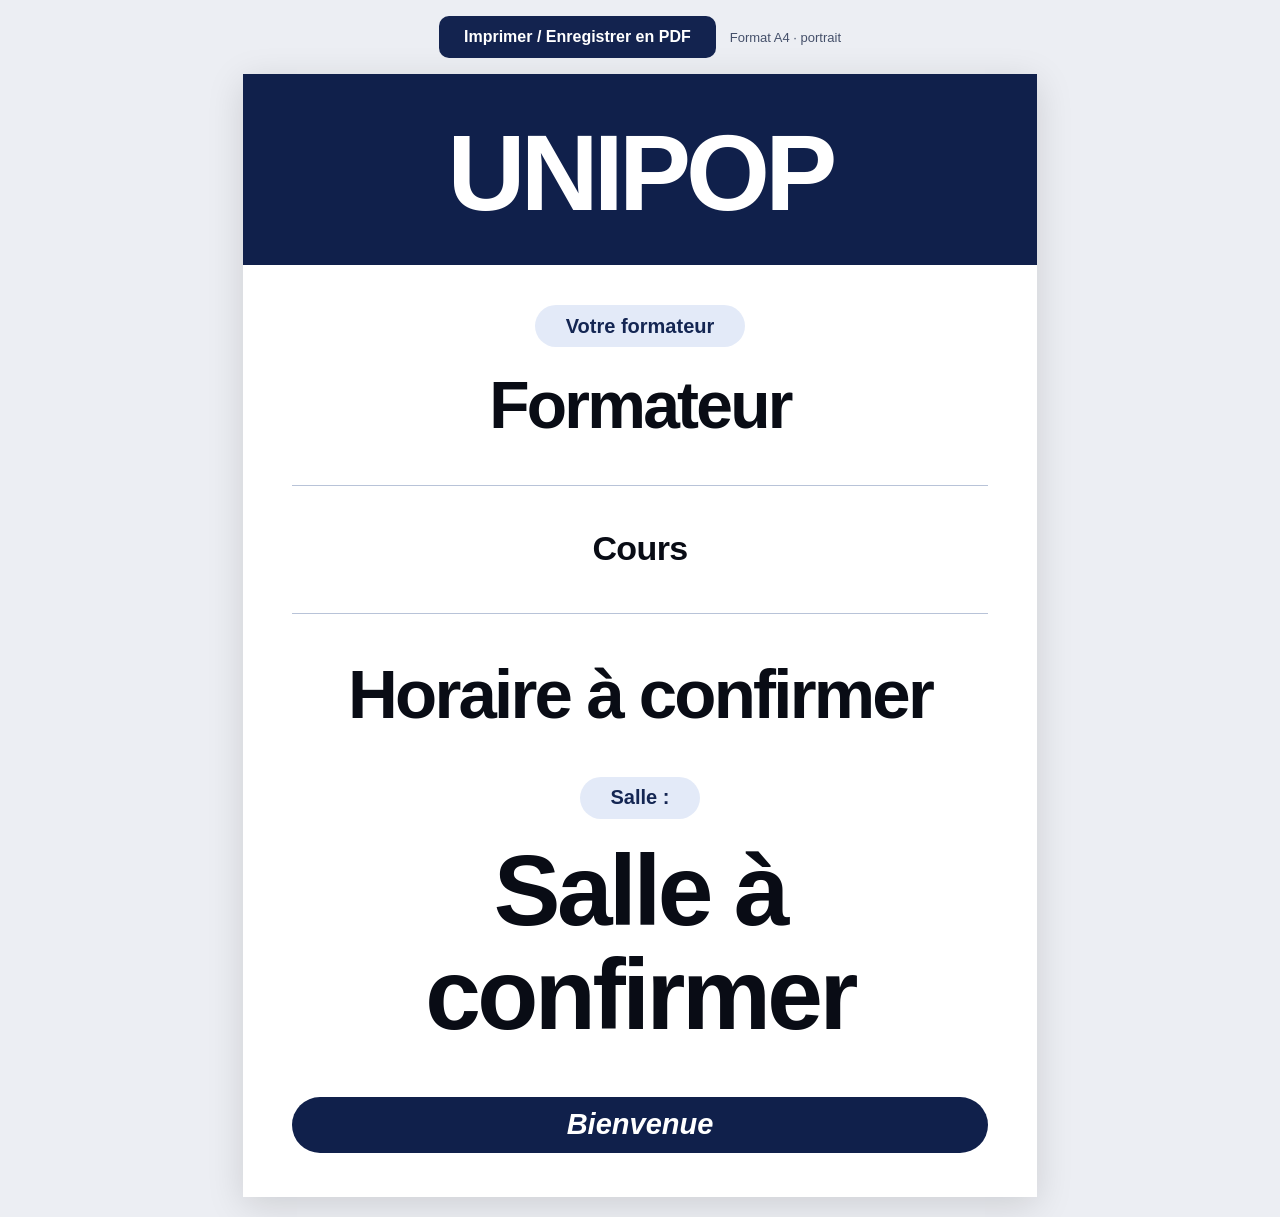
==== fiche-accueil.html @ 83778c3a "Add files via upload" ====
<!doctype html>
<html lang="fr">
<head>
<meta charset="utf-8"><meta name="viewport" content="width=device-width, initial-scale=1">
<title>UniPop — Fiche d'accueil</title>
<style>
  :root{color-scheme:light;font-family:Arial,Helvetica,sans-serif;color:#090c15;background:#eceef3}
  *{box-sizing:border-box}
  body{margin:0}
  .toolbar{display:flex;justify-content:center;align-items:center;gap:14px;padding:16px;flex-wrap:wrap}
  .toolbar button{border:0;border-radius:10px;background:#13234f;color:#fff;font:700 16px Arial;padding:12px 25px;cursor:pointer}
  .toolbar span{font:13px Arial;color:#45506a}
  .sheet{width:210mm;min-height:297mm;margin:0 auto 20px;background:white;display:flex;flex-direction:column;text-align:center;box-shadow:0 8px 35px #0002;overflow:visible}
  .brand{background:#10204b;color:white;padding:12mm 6mm 10mm;font-size:clamp(50px,10.8vw,108px);font-weight:900;letter-spacing:-.045em;line-height:1;white-space:nowrap}
  .sheet-body{flex:1;display:flex;flex-direction:column;justify-content:space-evenly;padding:7mm 13mm 8mm;gap:8mm;min-height:0}
  .tag{display:inline-block;background:#e3eaf8;color:#142653;padding:2.5mm 8mm;border-radius:6mm;font-size:20px;font-weight:700}
  .trainer,.course,.time,.room{overflow-wrap:anywhere;word-break:normal;hyphens:auto;max-width:100%}
  .trainer{font-size:66px;font-weight:850;line-height:1.08;letter-spacing:-.042em;margin:6mm 0 0}
  .rule{height:1px;background:#b8c3d8;margin:0}
  .course{font-size:34px;line-height:1.16;font-weight:750;letter-spacing:-.018em;margin:0}
  .time{font-size:69px;line-height:1.1;font-weight:850;letter-spacing:-.04em;white-space:normal;font-variant-numeric:tabular-nums}
  .room{font-size:100px;line-height:1.04;font-weight:900;letter-spacing:-.035em;margin-top:5mm}
  .footer{background:#10204b;color:#fff;border-radius:25mm;font-size:29px;font-style:italic;font-weight:700;padding:3mm;margin-top:2mm}
  @page{size:A4 portrait;margin:0}
  @media print{
    html,body{background:#fff;margin:0;padding:0;-webkit-print-color-adjust:exact;print-color-adjust:exact}
    .toolbar{display:none!important}
    .sheet{margin:0;width:210mm;min-height:297mm;height:297mm;box-shadow:none;break-inside:avoid;page-break-inside:avoid}
  }
  @media screen and (max-width:850px){.sheet{transform-origin:top left;zoom:var(--preview-scale,1)}.brand{font-size:108px}}
</style>
</head>
<body>
<div class="toolbar"><button type="button" id="print">Imprimer / Enregistrer en PDF</button><span>Format A4 · portrait</span></div>
<main class="sheet" id="sheet" aria-label="Fiche d'accueil UniPop">
  <div class="brand">UNIPOP</div>
  <div class="sheet-body" id="body">
    <section><div class="tag">Votre formateur</div><h1 class="trainer" id="trainer"></h1></section>
    <div class="rule"></div>
    <section><h2 class="course" id="course"></h2></section>
    <div class="rule"></div>
    <section><div class="time" id="time"></div></section>
    <section><div class="tag">Salle :</div><div class="room" id="room"></div></section>
    <div class="footer">Bienvenue</div>
  </div>
</main>
<script>
(function(){
  const q=new URLSearchParams(location.search);
  const text=(id,v)=>document.getElementById(id).textContent=v;
  text('trainer',q.get('trainer')||'Formateur');
  text('course',q.get('course')||'Cours');
  text('time',[q.get('time')||'Horaire à confirmer',q.get('end')].filter(Boolean).join(' – '));
  text('room',q.get('room')||'Salle à confirmer');
  // Shrink only as needed. No ellipsis, no line clamp: exceptionally long values wrap.
  function fit(){
    const body=document.getElementById('body');
    const sheet=document.getElementById('sheet');
    const elements=[['trainer',66,25],['course',34,17],['time',69,30],['room',100,32]];
    for(const [id,max] of elements)document.getElementById(id).style.fontSize=max+'px';
    for(let pass=0;pass<90;pass++){
      if(body.scrollHeight<=body.clientHeight+2 && sheet.scrollHeight<=sheet.clientHeight+2)break;
      let changed=false;
      for(const [id,max,min] of elements){
        const el=document.getElementById(id),n=parseFloat(el.style.fontSize);
        if(n>min){el.style.fontSize=Math.max(min,n-1)+'px';changed=true;}
      }
      if(!changed)break; // If extraordinary content cannot fit, allow additional printed pages, never crop text.
    }
    if(body.scrollHeight>body.clientHeight+2){
      sheet.style.height='auto';sheet.style.minHeight='297mm';
      sheet.style.breakInside='auto';sheet.style.pageBreakInside='auto';
    }
    if(matchMedia('screen and (max-width:850px)').matches){
      document.documentElement.style.setProperty('--preview-scale',Math.min(1,(innerWidth-20)/794));
    }
  }
  document.getElementById('print').onclick=()=>{fit();window.print()};
  window.addEventListener('resize',fit);
  window.addEventListener('beforeprint',fit);
  fit();
})();
</script>
</body>
</html>
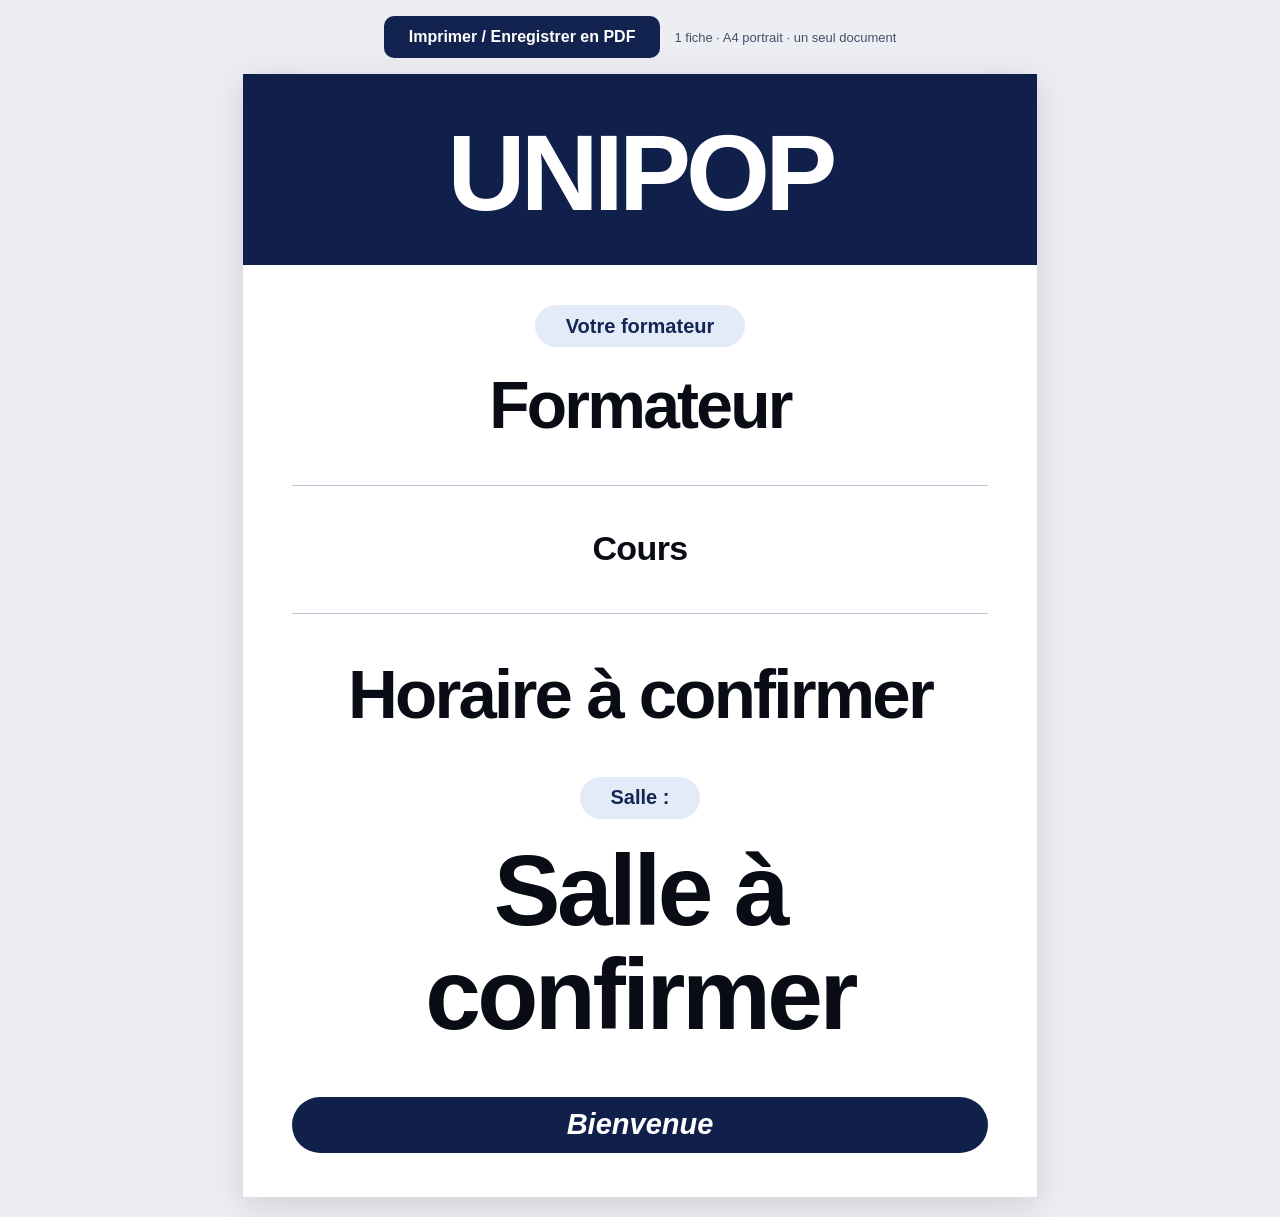
==== commit dbd68ae0: "Add files via upload" ====
--- a/fiche-accueil.html
+++ b/fiche-accueil.html
@@ -21,56 +21,85 @@
   .time{font-size:69px;line-height:1.1;font-weight:850;letter-spacing:-.04em;white-space:normal;font-variant-numeric:tabular-nums}
   .room{font-size:100px;line-height:1.04;font-weight:900;letter-spacing:-.035em;margin-top:5mm}
   .footer{background:#10204b;color:#fff;border-radius:25mm;font-size:29px;font-style:italic;font-weight:700;padding:3mm;margin-top:2mm}
+  .sheet:not(:last-child){break-after:page;page-break-after:always}
   @page{size:A4 portrait;margin:0}
   @media print{
     html,body{background:#fff;margin:0;padding:0;-webkit-print-color-adjust:exact;print-color-adjust:exact}
     .toolbar{display:none!important}
     .sheet{margin:0;width:210mm;min-height:297mm;height:297mm;box-shadow:none;break-inside:avoid;page-break-inside:avoid}
+    .sheet:not(:last-child){break-after:page;page-break-after:always}
   }
   @media screen and (max-width:850px){.sheet{transform-origin:top left;zoom:var(--preview-scale,1)}.brand{font-size:108px}}
 </style>
 </head>
 <body>
 <div class="toolbar"><button type="button" id="print">Imprimer / Enregistrer en PDF</button><span>Format A4 · portrait</span></div>
-<main class="sheet" id="sheet" aria-label="Fiche d'accueil UniPop">
+<div id="sheets">
+<main class="sheet" aria-label="Fiche d'accueil UniPop">
   <div class="brand">UNIPOP</div>
-  <div class="sheet-body" id="body">
-    <section><div class="tag">Votre formateur</div><h1 class="trainer" id="trainer"></h1></section>
+  <div class="sheet-body">
+    <section><div class="tag">Votre formateur</div><h1 class="trainer"></h1></section>
     <div class="rule"></div>
-    <section><h2 class="course" id="course"></h2></section>
+    <section><h2 class="course"></h2></section>
     <div class="rule"></div>
-    <section><div class="time" id="time"></div></section>
-    <section><div class="tag">Salle :</div><div class="room" id="room"></div></section>
+    <section><div class="time"></div></section>
+    <section><div class="tag">Salle :</div><div class="room"></div></section>
     <div class="footer">Bienvenue</div>
   </div>
 </main>
+</div>
 <script>
 (function(){
   const q=new URLSearchParams(location.search);
-  const text=(id,v)=>document.getElementById(id).textContent=v;
-  text('trainer',q.get('trainer')||'Formateur');
-  text('course',q.get('course')||'Cours');
-  text('time',[q.get('time')||'Horaire à confirmer',q.get('end')].filter(Boolean).join(' – '));
-  text('room',q.get('room')||'Salle à confirmer');
-  // Shrink only as needed. No ellipsis, no line clamp: exceptionally long values wrap.
-  function fit(){
-    const body=document.getElementById('body');
-    const sheet=document.getElementById('sheet');
+  let items=[];
+  if(q.has('sheets')){
+    try{
+      const value=JSON.parse(q.get('sheets'));
+      if(Array.isArray(value))items=value.filter(v=>v&&typeof v==='object');
+    }catch(e){console.warn('Invalid print data',e);}
+  }else{
+    // Keep support for single-course URLs created by older app versions.
+    items=[Object.fromEntries(['trainer','course','time','end','room'].map(k=>[k,q.get(k)]))];
+  }
+  const container=document.getElementById('sheets');
+  const prototype=container.querySelector('.sheet');
+  if(!items.length){
+    container.textContent='Aucun cours à imprimer aujourd’hui.';
+    document.getElementById('print').disabled=true;
+    return;
+  }
+  items.forEach((item,index)=>{
+    const sheet=index===0?prototype:prototype.cloneNode(true);
+    if(index)container.appendChild(sheet);
+    const set=(cls,value)=>sheet.querySelector('.'+cls).textContent=value;
+    set('trainer',item.trainer||'Formateur');
+    set('course',item.course||'Cours');
+    set('time',[item.time||'Horaire à confirmer',item.end].filter(Boolean).join(' – '));
+    set('room',item.room||'Salle à confirmer');
+  });
+  document.querySelector('.toolbar span').textContent=`${items.length} fiche${items.length>1?'s':''} · A4 portrait · un seul document`;
+  // Independent sizing for each page, so a long title never shrinks other pages.
+  function fitSheet(sheet){
+    const body=sheet.querySelector('.sheet-body');
     const elements=[['trainer',66,25],['course',34,17],['time',69,30],['room',100,32]];
-    for(const [id,max] of elements)document.getElementById(id).style.fontSize=max+'px';
+    for(const [cls,max] of elements)sheet.querySelector('.'+cls).style.fontSize=max+'px';
     for(let pass=0;pass<90;pass++){
-      if(body.scrollHeight<=body.clientHeight+2 && sheet.scrollHeight<=sheet.clientHeight+2)break;
+      if(body.scrollHeight<=body.clientHeight+2&&sheet.scrollHeight<=sheet.clientHeight+2)break;
       let changed=false;
-      for(const [id,max,min] of elements){
-        const el=document.getElementById(id),n=parseFloat(el.style.fontSize);
+      for(const [cls,max,min] of elements){
+        const el=sheet.querySelector('.'+cls),n=parseFloat(el.style.fontSize);
         if(n>min){el.style.fontSize=Math.max(min,n-1)+'px';changed=true;}
       }
-      if(!changed)break; // If extraordinary content cannot fit, allow additional printed pages, never crop text.
+      if(!changed)break;
     }
     if(body.scrollHeight>body.clientHeight+2){
+      // Never crop content even for exceptionally long text.
       sheet.style.height='auto';sheet.style.minHeight='297mm';
       sheet.style.breakInside='auto';sheet.style.pageBreakInside='auto';
     }
+  }
+  function fit(){
+    container.querySelectorAll('.sheet').forEach(fitSheet);
     if(matchMedia('screen and (max-width:850px)').matches){
       document.documentElement.style.setProperty('--preview-scale',Math.min(1,(innerWidth-20)/794));
     }
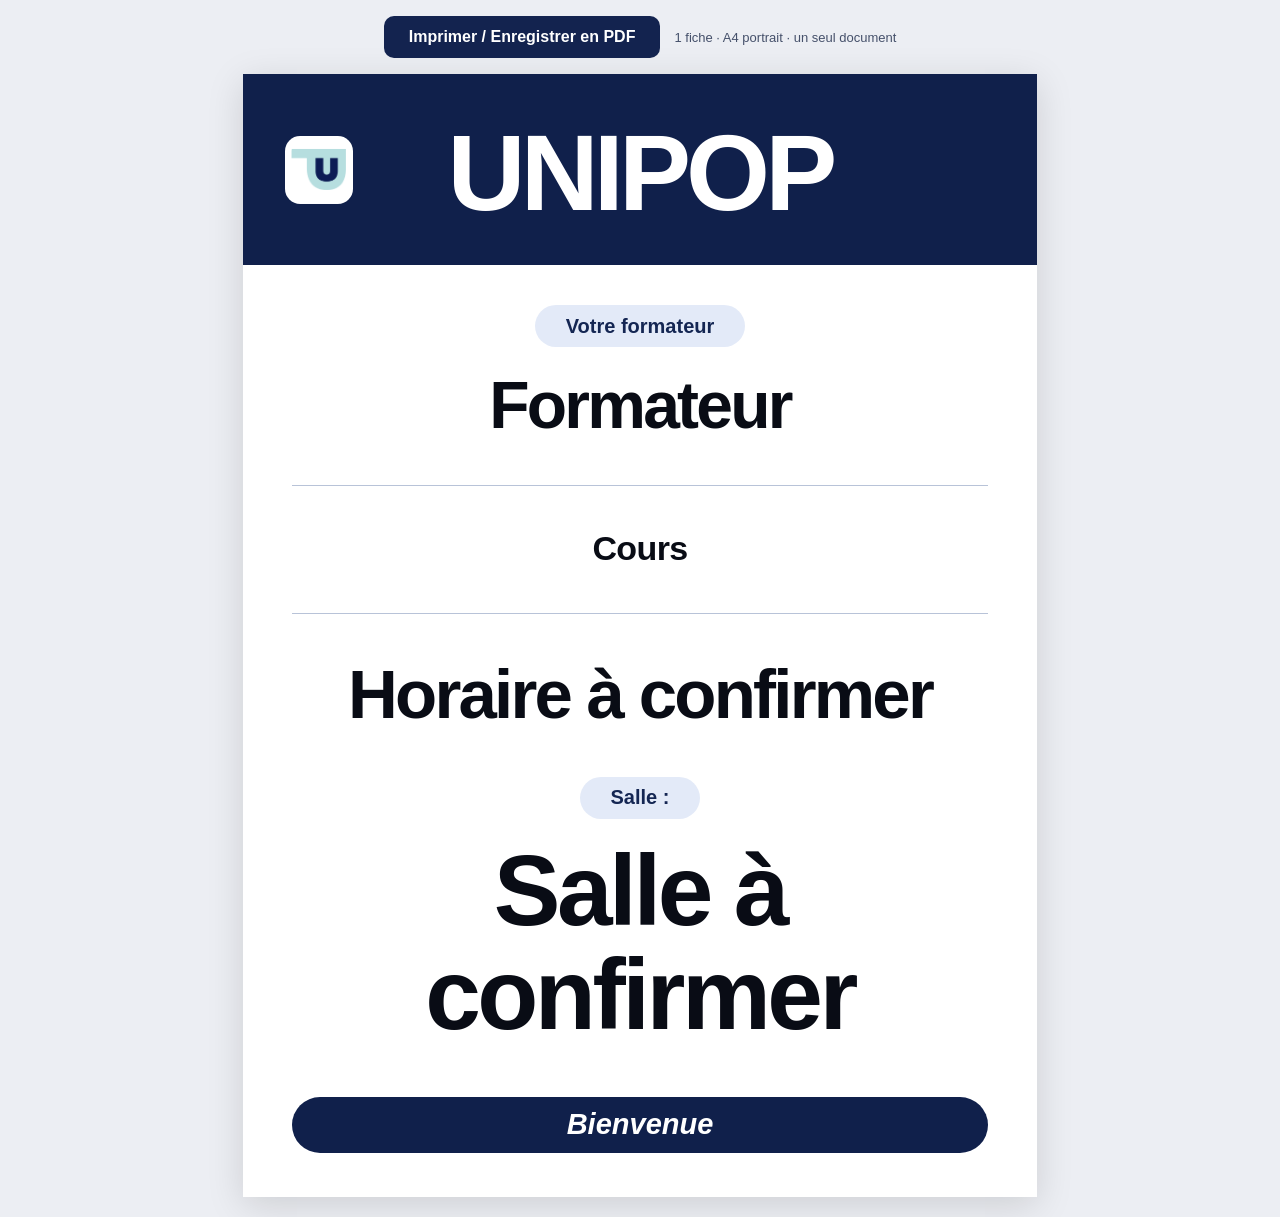
==== commit ef63d34e: "Add files via upload" ====
--- a/fiche-accueil.html
+++ b/fiche-accueil.html
@@ -11,7 +11,8 @@
   .toolbar button{border:0;border-radius:10px;background:#13234f;color:#fff;font:700 16px Arial;padding:12px 25px;cursor:pointer}
   .toolbar span{font:13px Arial;color:#45506a}
   .sheet{width:210mm;min-height:297mm;margin:0 auto 20px;background:white;display:flex;flex-direction:column;text-align:center;box-shadow:0 8px 35px #0002;overflow:visible}
-  .brand{background:#10204b;color:white;padding:12mm 6mm 10mm;font-size:clamp(50px,10.8vw,108px);font-weight:900;letter-spacing:-.045em;line-height:1;white-space:nowrap}
+  .brand{position:relative;background:#10204b;color:white;padding:12mm 6mm 10mm;font-size:clamp(50px,10.8vw,108px);font-weight:900;letter-spacing:-.045em;line-height:1;white-space:nowrap}
+  .brand-mark{position:absolute;left:11mm;top:50%;transform:translateY(-50%);width:18mm;height:18mm;padding:1.7mm;object-fit:contain;background:#fff;border-radius:4mm;box-sizing:border-box}
   .sheet-body{flex:1;display:flex;flex-direction:column;justify-content:space-evenly;padding:7mm 13mm 8mm;gap:8mm;min-height:0}
   .tag{display:inline-block;background:#e3eaf8;color:#142653;padding:2.5mm 8mm;border-radius:6mm;font-size:20px;font-weight:700}
   .trainer,.course,.time,.room{overflow-wrap:anywhere;word-break:normal;hyphens:auto;max-width:100%}
@@ -36,7 +37,7 @@
 <div class="toolbar"><button type="button" id="print">Imprimer / Enregistrer en PDF</button><span>Format A4 · portrait</span></div>
 <div id="sheets">
 <main class="sheet" aria-label="Fiche d'accueil UniPop">
-  <div class="brand">UNIPOP</div>
+  <div class="brand"><img class="brand-mark" src="assets/unipop-sigle.png" alt="" aria-hidden="true">UNIPOP</div>
   <div class="sheet-body">
     <section><div class="tag">Votre formateur</div><h1 class="trainer"></h1></section>
     <div class="rule"></div>
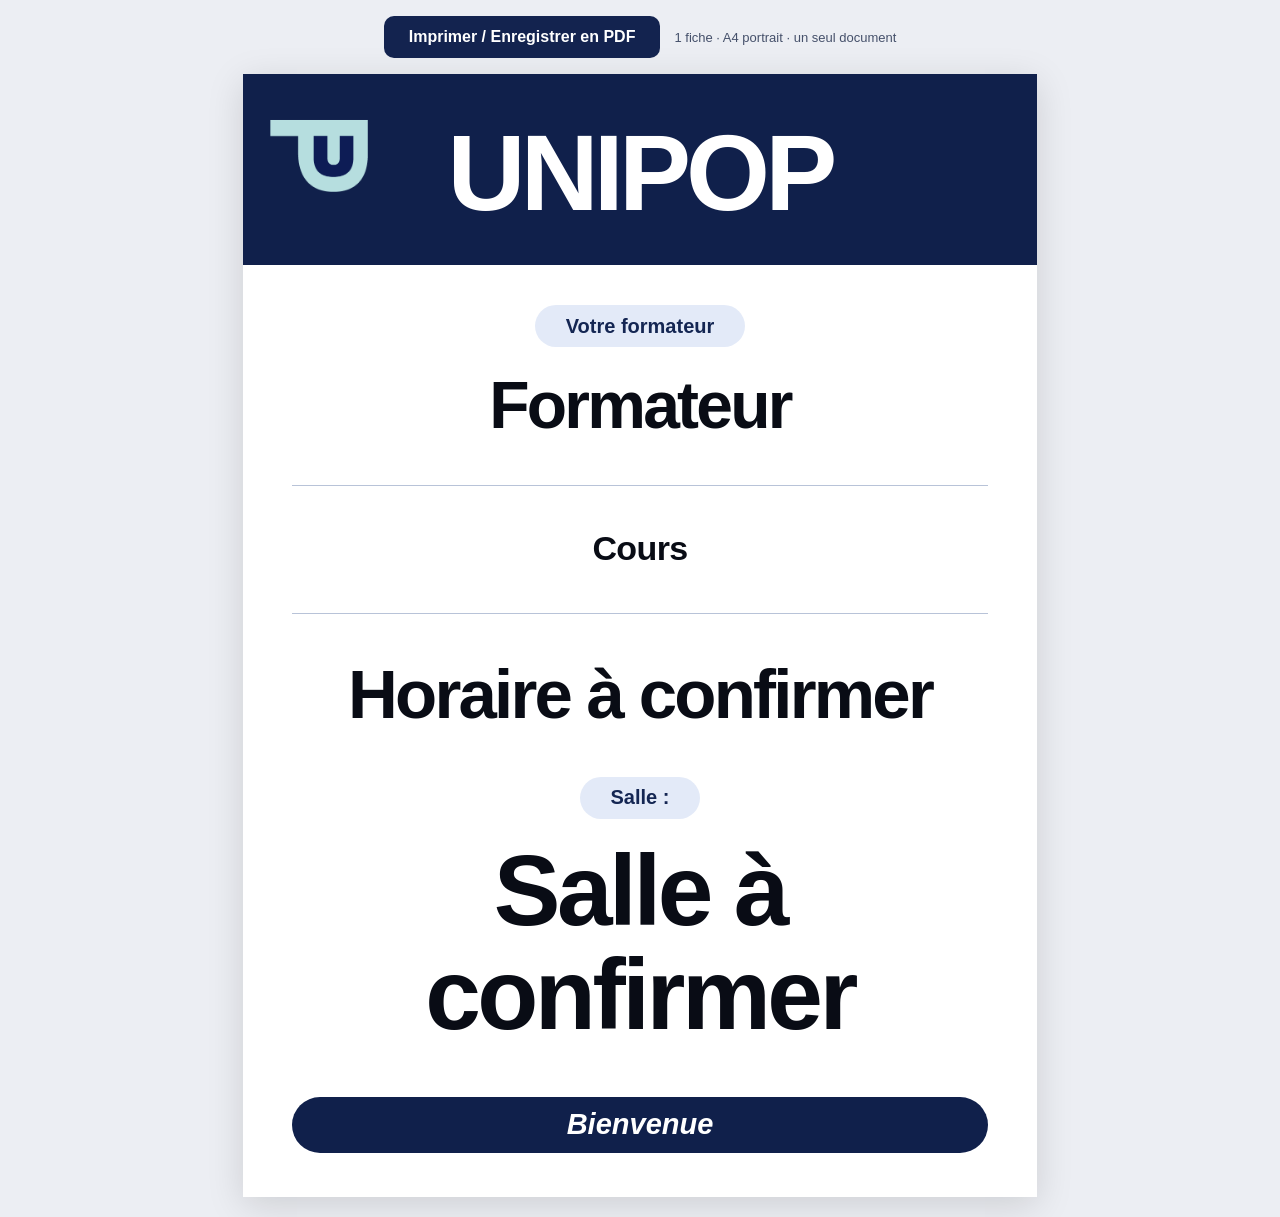
==== commit 6181d5a8: "Add files via upload" ====
--- a/fiche-accueil.html
+++ b/fiche-accueil.html
@@ -12,7 +12,7 @@
   .toolbar span{font:13px Arial;color:#45506a}
   .sheet{width:210mm;min-height:297mm;margin:0 auto 20px;background:white;display:flex;flex-direction:column;text-align:center;box-shadow:0 8px 35px #0002;overflow:visible}
   .brand{position:relative;background:#10204b;color:white;padding:12mm 6mm 10mm;font-size:clamp(50px,10.8vw,108px);font-weight:900;letter-spacing:-.045em;line-height:1;white-space:nowrap}
-  .brand-mark{position:absolute;left:11mm;top:50%;transform:translateY(-50%);width:18mm;height:18mm;padding:1.7mm;object-fit:contain;background:#fff;border-radius:4mm;box-sizing:border-box}
+  .brand-mark{position:absolute;left:7mm;top:43%;transform:translateY(-50%);width:26mm;height:auto;padding:0;object-fit:contain;background:transparent;border:0;border-radius:0;box-sizing:border-box}
   .sheet-body{flex:1;display:flex;flex-direction:column;justify-content:space-evenly;padding:7mm 13mm 8mm;gap:8mm;min-height:0}
   .tag{display:inline-block;background:#e3eaf8;color:#142653;padding:2.5mm 8mm;border-radius:6mm;font-size:20px;font-weight:700}
   .trainer,.course,.time,.room{overflow-wrap:anywhere;word-break:normal;hyphens:auto;max-width:100%}
